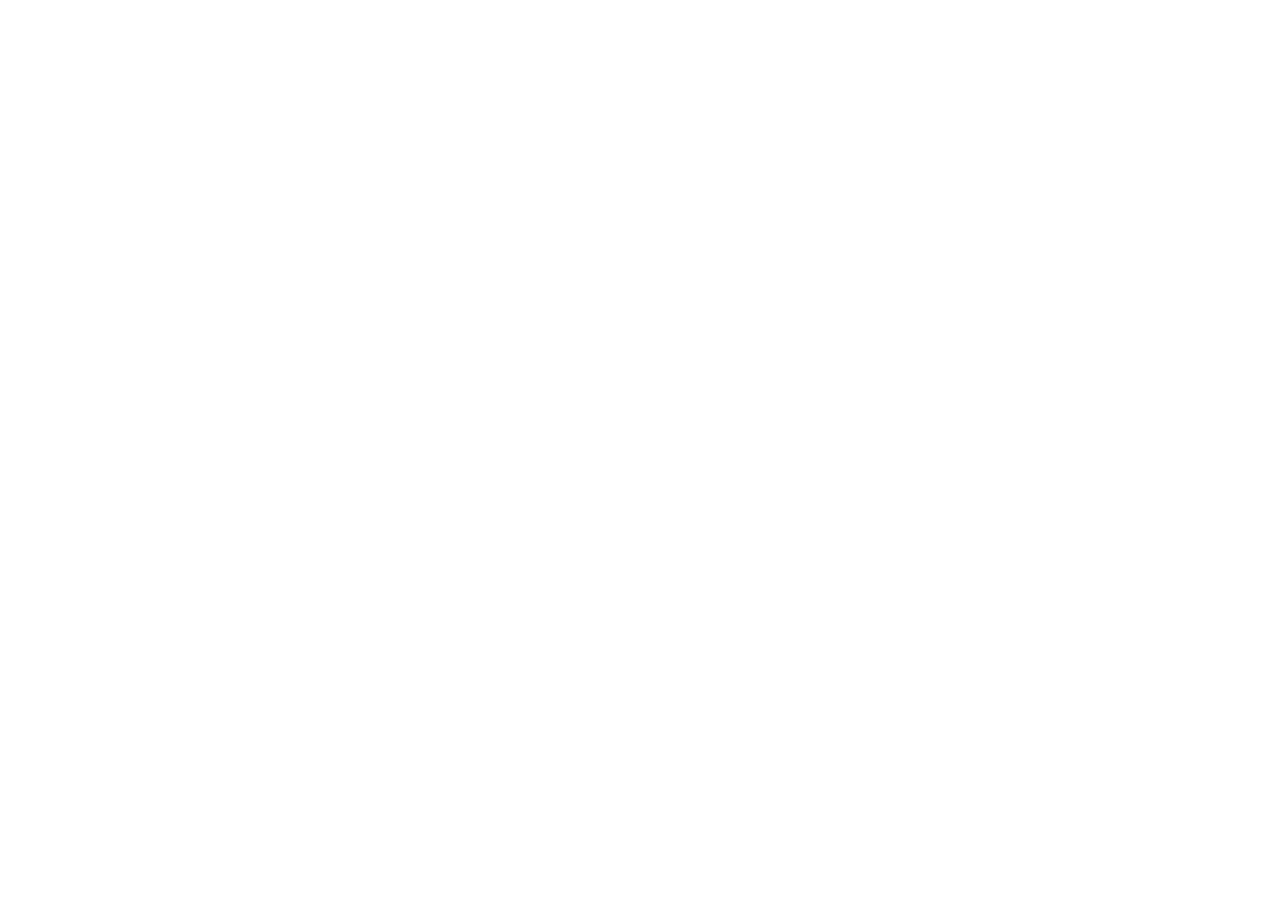
==== UI_Frontend/index.html @ bc78b10e "thiet lap cac folder" ====
<!doctype html>
<html lang="vi">
  <head>
    <meta charset="UTF-8" />
    <meta name="viewport" content="width=device-width, initial-scale=1.0" />
    <meta name="description" content="OOPBank - Ngân hàng số an toàn và hiện đại" />
    <link rel="icon" href="/favicon.svg" />
    <link rel="preconnect" href="https://fonts.googleapis.com" />
    <link rel="preconnect" href="https://fonts.gstatic.com" crossorigin />
    <link
      href="https://fonts.googleapis.com/css2?family=DM+Sans:wght@400;500;600;700&family=Playfair+Display:wght@500;600&display=swap"
      rel="stylesheet"
    />
    <link rel="stylesheet" href="/src/style.css" />
    <title>OOPBank</title>
  </head>
  <body>
    <div id="app"></div>
    <script type="module" src="/src/app.js"></script>
  </body>
</html>
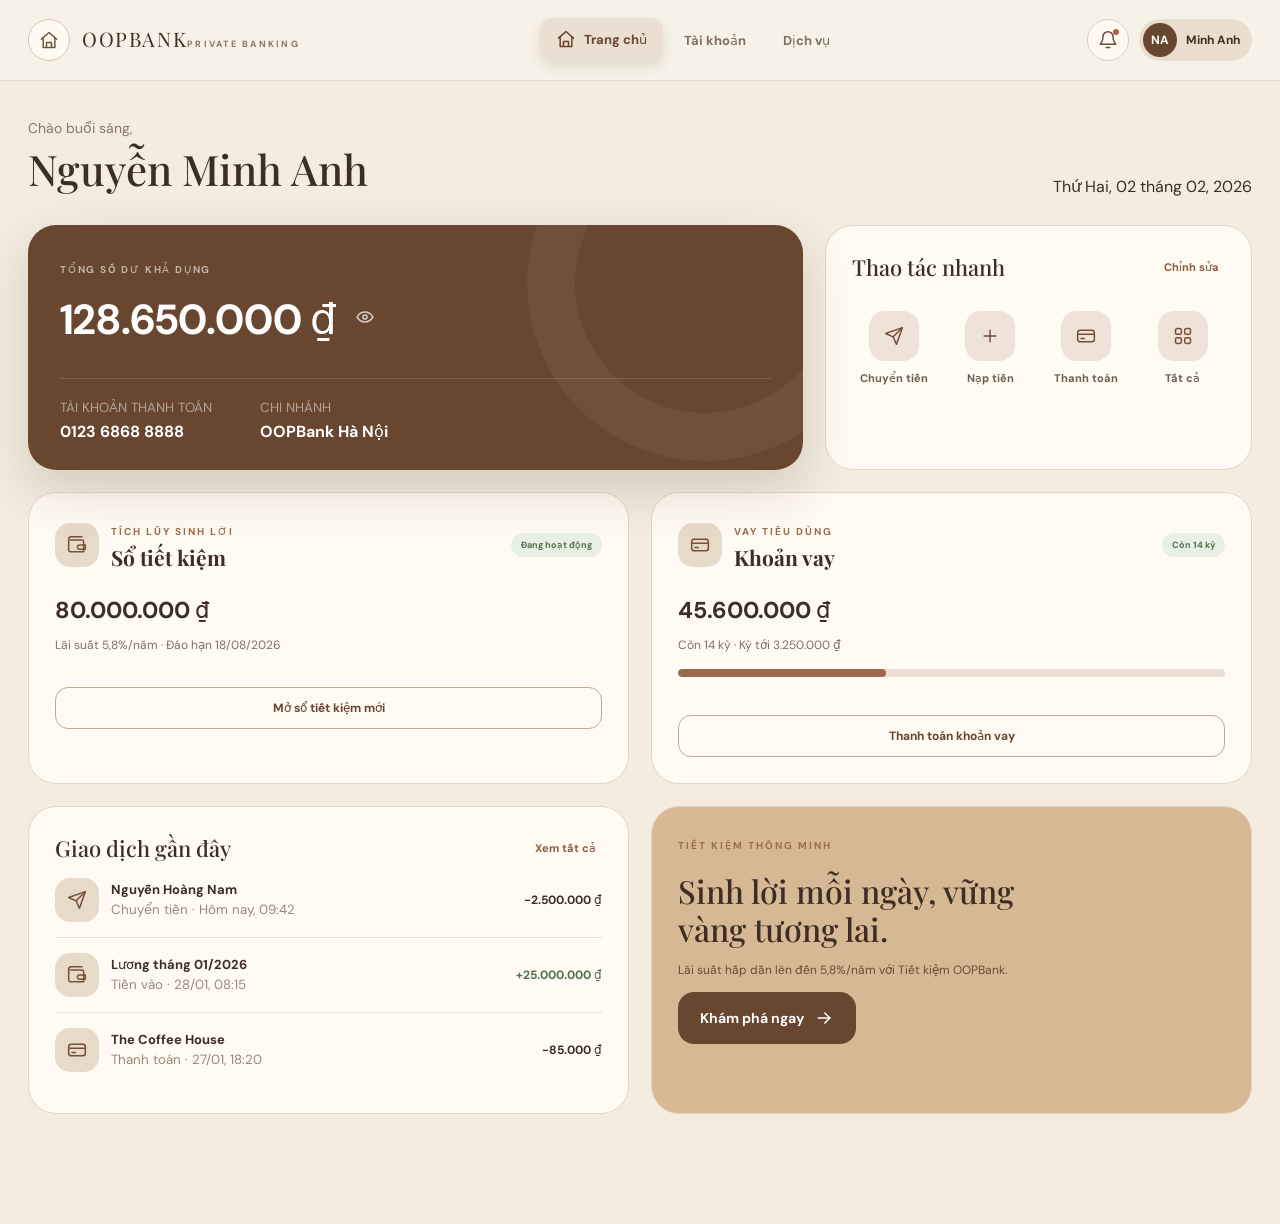
==== commit d74c906b: "thay doi cau truc he thong" ====
--- a/UI_Frontend/index.html
+++ b/UI_Frontend/index.html
@@ -11,11 +11,11 @@
       href="https://fonts.googleapis.com/css2?family=DM+Sans:wght@400;500;600;700&family=Playfair+Display:wght@500;600&display=swap"
       rel="stylesheet"
     />
-    <link rel="stylesheet" href="/src/style.css" />
+    <link rel="stylesheet" href="style.css" />
     <title>OOPBank</title>
   </head>
   <body>
     <div id="app"></div>
-    <script type="module" src="/src/app.js"></script>
+    <script type="module" src="app.js"></script>
   </body>
 </html>
--- a/UI_Frontend/style.css
+++ b/UI_Frontend/style.css
@@ -0,0 +1,239 @@
+:root {
+  --ink: #3d2d23;
+  --muted: #806e61;
+  --paper: #fffaf2;
+  --cream: #f3ecdf;
+  --line: #e2d6c7;
+  --brand: #684630;
+  --brand-dark: #4f3728;
+  --soft: #eee3d6;
+  --green: #52704b;
+  font-family: "DM Sans", sans-serif;
+  color: var(--ink);
+  background: var(--cream);
+  font-synthesis: none;
+}
+
+* { box-sizing: border-box; }
+body { margin: 0; min-width: 320px; min-height: 100vh; }
+button, input, select { font: inherit; }
+button { cursor: pointer; }
+.display { font-family: "Playfair Display", serif; }
+.hidden { display: none !important; }
+.icon { width: 20px; height: 20px; fill: none; stroke: currentColor; stroke-width: 1.8; stroke-linecap: round; stroke-linejoin: round; }
+.brand { display: flex; align-items: center; gap: 12px; }
+.brand-mark { display: grid; place-items: center; width: 42px; height: 42px; border: 1px solid #d6c4b2; border-radius: 50%; background: #fffaf1; color: #71543d; }
+.brand-name { font-family: "Playfair Display", serif; font-size: 20px; letter-spacing: .08em; line-height: 1; }
+.brand-sub { margin-top: 5px; color: #8d735e; font-size: 9px; font-weight: 700; letter-spacing: .25em; text-transform: uppercase; }
+
+/* Authentication */
+.auth-shell { min-height: 100vh; padding: 28px; background: #e9dece; }
+.auth-card { display: grid; grid-template-columns: .92fr 1.08fr; min-height: calc(100vh - 56px); max-width: 1440px; margin: auto; overflow: hidden; border-radius: 36px; background: #f8f2e8; box-shadow: 0 24px 80px rgba(73,49,32,.16); }
+.auth-visual { position: relative; overflow: hidden; background: url("https://images.unsplash.com/photo-1758448093806-88b2089068ab?crop=entropy&cs=tinysrgb&fit=crop&fm=jpg&q=85&w=1600") center/cover; }
+.auth-visual::after { content: ""; position: absolute; inset: 0; background: linear-gradient(180deg,rgba(45,30,20,.08) 25%,rgba(38,25,17,.88)); }
+.visual-top, .visual-copy { position: absolute; z-index: 1; left: 48px; right: 48px; }
+.visual-top { top: 40px; }
+.visual-copy { bottom: 54px; color: white; }
+.visual-copy h2 { margin: 0; font-size: clamp(38px,4vw,56px); font-weight: 500; line-height: 1.12; }
+.visual-copy p { max-width: 480px; color: rgba(255,255,255,.72); line-height: 1.7; }
+.auth-panel { display: flex; flex-direction: column; padding: 32px clamp(30px,6vw,88px); }
+.auth-help { align-self: flex-end; border: 0; background: transparent; color: var(--muted); font-size: 12px; font-weight: 700; }
+.auth-form-wrap { width: 100%; max-width: 470px; margin: auto; padding: 36px 0; }
+.eyebrow { color: #9a6c4d; font-size: 10px; font-weight: 700; letter-spacing: .2em; text-transform: uppercase; }
+.auth-form-wrap h1 { margin: 10px 0; font-size: clamp(36px,4vw,46px); line-height: 1.15; }
+.subcopy { margin: 0 0 28px; color: var(--muted); font-size: 14px; line-height: 1.6; }
+.tabs { display: grid; grid-template-columns: 1fr 1fr; gap: 4px; margin-bottom: 26px; padding: 4px; border-radius: 16px; background: #eee4d7; }
+.tab { padding: 12px; border: 0; border-radius: 12px; background: transparent; color: #917c6c; font-size: 14px; font-weight: 700; }
+.tab.active { background: #fffdf8; color: #4a3325; box-shadow: 0 2px 8px rgba(80,50,30,.07); }
+.form-stack { display: grid; gap: 18px; }
+.field label, .field-label { display: block; margin-bottom: 8px; color: #655246; font-size: 10px; font-weight: 700; letter-spacing: .14em; text-transform: uppercase; }
+.input-wrap { display: flex; align-items: center; gap: 11px; height: 52px; padding: 0 15px; border: 1px solid #d9cdbf; border-radius: 16px; background: white; transition: .2s; }
+.input-wrap:focus-within { border-color: #8a6043; box-shadow: 0 0 0 3px rgba(138,96,67,.09); }
+.input-wrap input, .input-wrap select { flex: 1; min-width: 0; border: 0; outline: 0; background: transparent; color: var(--ink); font-size: 14px; }
+.password-toggle { border: 0; background: transparent; color: #907c6d; }
+.forgot-row { display: flex; justify-content: flex-end; }
+.link-button { border: 0; background: transparent; color: #81593e; font-size: 12px; font-weight: 700; }
+.primary { display: flex; align-items: center; justify-content: center; gap: 10px; min-height: 52px; padding: 0 22px; border: 0; border-radius: 16px; background: var(--brand); color: white; font-size: 14px; font-weight: 700; transition: .2s; }
+.primary:hover { transform: translateY(-1px); background: var(--brand-dark); }
+.auth-footer { display: flex; justify-content: center; padding-top: 20px; border-top: 1px solid #e3d8ca; color: #9a887a; font-size: 10px; font-weight: 600; letter-spacing: .12em; text-transform: uppercase; }
+
+/* Application chrome */
+.app-header { position: sticky; z-index: 20; top: 0; border-bottom: 1px solid #e6dacb; background: rgba(248,242,232,.92); backdrop-filter: blur(18px); }
+.header-inner { display: flex; align-items: center; justify-content: space-between; max-width: 1280px; height: 80px; margin: auto; padding: 0 28px; }
+.desktop-nav { display: flex; gap: 5px; }
+.nav-button { display: flex; align-items: center; gap: 8px; padding: 11px 16px; border: 0; border-radius: 12px; background: transparent; color: var(--muted); font-size: 13px; font-weight: 700; }
+.nav-button.active, .nav-button:hover { background: #eadfd1; color: #67452f; }
+.header-actions { display: flex; align-items: center; gap: 10px; }
+.circle-button { position: relative; display: grid; place-items: center; width: 42px; height: 42px; border: 1px solid #ddcfc0; border-radius: 50%; background: #fffaf1; color: #674d3b; }
+.unread { position: absolute; top: 9px; right: 9px; width: 6px; height: 6px; border-radius: 50%; background: #b45f4d; }
+.avatar { display: flex; align-items: center; gap: 9px; padding: 4px 12px 4px 4px; border: 0; border-radius: 24px; background: #e9ddce; color: var(--ink); font-size: 12px; font-weight: 700; }
+.avatar b { display: grid; place-items: center; width: 34px; height: 34px; border-radius: 50%; background: var(--brand); color: white; }
+.page-container { max-width: 1280px; margin: auto; padding: 38px 28px 110px; }
+.welcome { display: flex; align-items: end; justify-content: space-between; margin-bottom: 28px; }
+.welcome p { margin: 0; color: #8a7668; font-size: 14px; }
+.welcome h1 { margin: 4px 0 0; font-size: clamp(32px,4vw,42px); font-weight: 500; }
+.grid-main { display: grid; grid-template-columns: 1.45fr .8fr; gap: 22px; }
+.balance-card { position: relative; overflow: hidden; min-height: 245px; padding: 32px; border-radius: 28px; background: var(--brand); color: white; box-shadow: 0 20px 50px rgba(78,49,31,.18); }
+.balance-card::after { content: ""; position: absolute; width: 260px; height: 260px; right: -80px; top: -120px; border: 48px solid rgba(255,255,255,.05); border-radius: 50%; }
+.balance-label { color: rgba(255,255,255,.6); font-size: 10px; font-weight: 700; letter-spacing: .18em; text-transform: uppercase; }
+.balance-line { position: relative; z-index: 1; display: flex; align-items: center; gap: 12px; margin-top: 14px; }
+.balance { font-size: clamp(30px,4vw,42px); font-weight: 700; }
+.ghost-button { border: 0; background: transparent; color: rgba(255,255,255,.72); }
+.account-meta { position: absolute; z-index: 1; right: 32px; bottom: 28px; left: 32px; display: flex; gap: 48px; padding-top: 20px; border-top: 1px solid rgba(255,255,255,.15); }
+.account-meta small { display: block; margin-bottom: 5px; color: rgba(255,255,255,.5); text-transform: uppercase; }
+.surface { padding: 26px; border: 1px solid var(--line); border-radius: 28px; background: var(--paper); }
+.surface-title { display: flex; align-items: center; justify-content: space-between; }
+.surface-title h2 { margin: 0; font-size: 22px; font-weight: 500; }
+.text-action { border: 0; background: transparent; color: #8a5c3e; font-size: 11px; font-weight: 700; }
+.quick-grid { display: grid; grid-template-columns: repeat(4,1fr); gap: 12px; margin-top: 28px; }
+.quick { display: flex; flex-direction: column; align-items: center; gap: 10px; border: 0; background: transparent; color: #6f5b4e; font-size: 11px; font-weight: 700; }
+.quick span { display: grid; place-items: center; width: 50px; height: 50px; border-radius: 16px; background: var(--soft); color: #72503a; transition: .2s; }
+.quick:hover span { transform: translateY(-3px); background: var(--brand); color: white; }
+.product-grid, .content-grid { display: grid; grid-template-columns: 1fr 1fr; gap: 22px; margin-top: 22px; }
+.product-head { display: flex; align-items: center; justify-content: space-between; }
+.product-title { display: flex; align-items: center; gap: 12px; }
+.icon-box { display: grid; place-items: center; width: 44px; height: 44px; border-radius: 15px; background: #e8dac9; color: #745039; }
+.product-title h3 { margin: 3px 0 0; font-family: "Playfair Display",serif; font-size: 21px; }
+.status { padding: 6px 10px; border-radius: 20px; background: #e8f0e4; color: var(--green); font-size: 9px; font-weight: 700; }
+.product-value { margin: 24px 0 6px; font-size: 23px; font-weight: 700; }
+.product-note { color: var(--muted); font-size: 12px; }
+.progress { height: 8px; margin: 16px 0; overflow: hidden; border-radius: 8px; background: #eadfd2; }
+.progress i { display: block; width: 38%; height: 100%; border-radius: inherit; background: #9b6a4c; }
+.secondary { width: 100%; margin-top: 22px; padding: 12px; border: 1px solid #bfa991; border-radius: 13px; background: transparent; color: #67452f; font-size: 12px; font-weight: 700; }
+.secondary:hover { background: var(--brand); color: white; }
+.transaction { display: flex; align-items: center; gap: 12px; padding: 15px 0; border-bottom: 1px solid #eadfd2; }
+.transaction:last-child { border: 0; }
+.transaction .info { flex: 1; min-width: 0; }
+.transaction p { margin: 0; font-size: 13px; font-weight: 700; }
+.transaction small { color: #9a887a; }
+.amount { font-size: 12px; font-weight: 700; }
+.positive { color: var(--green); }
+.promo { position: relative; overflow: hidden; background: #d7b894; }
+.promo h2 { max-width: 360px; margin: 18px 0 12px; font-size: 32px; font-weight: 500; line-height: 1.2; }
+.promo p { max-width: 360px; color: #684b38; font-size: 12px; line-height: 1.6; }
+
+/* Feature pages */
+.feature-header { border-bottom: 1px solid #e6dacb; background: #f8f2e8; }
+.feature-header-inner { display: flex; align-items: center; justify-content: space-between; max-width: 1120px; height: 80px; margin: auto; padding: 0 28px; }
+.back { display: flex; align-items: center; gap: 7px; padding: 9px 12px; border: 0; border-radius: 11px; background: transparent; color: #6e5140; font-size: 12px; font-weight: 700; }
+.back:hover { background: #eadfd1; }
+.feature-container { max-width: 1120px; margin: auto; padding: 42px 28px 100px; }
+.feature-title { display: flex; align-items: center; gap: 16px; }
+.feature-title h1 { margin: 4px 0 0; font-size: 40px; font-weight: 500; }
+.feature-description { max-width: 620px; margin: 15px 0 30px; color: var(--muted); line-height: 1.6; }
+.service-grid { display: grid; grid-template-columns: repeat(3,1fr); gap: 15px; }
+.service-item { display: flex; align-items: center; gap: 14px; padding: 20px; border: 1px solid var(--line); border-radius: 18px; background: var(--paper); color: var(--ink); text-align: left; font-weight: 700; }
+.service-item .icon-box { flex: none; }
+.service-item b { flex: 1; }
+.feature-layout { display: grid; grid-template-columns: 1fr .52fr; gap: 22px; }
+.form-card { padding: 30px; border: 1px solid var(--line); border-radius: 28px; background: var(--paper); }
+.form-card h2 { margin: 0 0 24px; font-size: 26px; font-weight: 500; }
+.form-card form { display: grid; gap: 18px; }
+.source-card { height: fit-content; padding: 25px; border-radius: 26px; background: #e6d5c1; }
+.source-card hr { margin: 20px 0; border: 0; border-top: 1px solid #cdb69f; }
+.source-card p { margin: 6px 0; color: var(--muted); font-size: 12px; }
+.source-card strong { font-size: 20px; }
+.bill-types { display: grid; grid-template-columns: repeat(3,1fr); gap: 10px; }
+.bill-type { display: flex; flex-direction: column; align-items: center; gap: 8px; padding: 14px 6px; border: 1px solid #ddd0c1; border-radius: 16px; background: white; color: var(--muted); font-size: 11px; font-weight: 700; }
+.bill-type.active { border-color: var(--brand); background: var(--soft); color: var(--brand); }
+.success { padding: 40px 10px; text-align: center; }
+.success .success-icon { display: grid; place-items: center; width: 64px; height: 64px; margin: auto; border-radius: 50%; background: #e6efe1; color: var(--green); }
+.success h2 { margin: 20px 0 8px; }
+.account-grid { display: grid; grid-template-columns: 1fr 1fr; gap: 18px; }
+.account-card { padding: 26px; border: 1px solid var(--line); border-radius: 26px; background: var(--paper); }
+.account-card.primary-account { border: 0; background: var(--brand); color: white; }
+.account-card .product-value { margin-top: 35px; }
+
+/* Inbox */
+.inbox { display: grid; grid-template-columns: .85fr 1.15fr; overflow: hidden; min-height: 450px; border: 1px solid var(--line); border-radius: 26px; background: var(--paper); }
+.message-list { border-right: 1px solid var(--line); }
+.inbox-title { display: flex; align-items: center; justify-content: space-between; padding: 18px 20px; border-bottom: 1px solid var(--line); }
+.inbox-title h2 { margin: 0; font-size: 21px; }
+.badge { padding: 5px 9px; border-radius: 20px; background: var(--brand); color: white; font-size: 9px; font-weight: 700; }
+.message-item { display: flex; width: 100%; gap: 12px; padding: 16px; border: 0; border-bottom: 1px solid #eee5da; background: transparent; color: var(--ink); text-align: left; }
+.message-item.active { background: var(--soft); }
+.message-info { flex: 1; min-width: 0; }
+.message-info strong, .message-info span { display: block; overflow: hidden; text-overflow: ellipsis; white-space: nowrap; }
+.message-info span { margin-top: 5px; color: var(--muted); font-size: 10px; }
+.message-time { color: #9a887a; font-size: 9px; }
+.message-detail { display: flex; flex-direction: column; padding: 30px; }
+.message-detail-head { display: flex; align-items: center; gap: 14px; }
+.message-detail h2 { margin: 4px 0 0; font-size: 27px; }
+.message-body { margin-top: 26px; padding: 20px; border-radius: 18px; background: #f3eade; color: #5e493b; font-size: 14px; line-height: 1.8; }
+.otp { display: flex; justify-content: center; gap: 8px; margin-top: 20px; }
+.otp b { display: grid; place-items: center; width: 40px; height: 40px; border-radius: 11px; background: white; color: var(--brand); font-size: 18px; box-shadow: 0 2px 8px rgba(80,50,30,.08); }
+.message-footer { display: flex; justify-content: space-between; margin-top: auto; padding-top: 24px; border-top: 1px solid var(--line); }
+.mobile-nav { display: none; }
+
+@media (max-width: 900px) {
+  .auth-shell { padding: 12px; }
+  .auth-card { display: block; min-height: calc(100vh - 24px); border-radius: 26px; }
+  .auth-visual { display: none; }
+  .auth-panel { min-height: calc(100vh - 24px); padding: 24px; }
+  .desktop-nav { display: none; }
+  .grid-main, .product-grid, .content-grid, .feature-layout { grid-template-columns: 1fr; }
+  .service-grid { grid-template-columns: 1fr 1fr; }
+  .mobile-nav { position: fixed; z-index: 30; right: 12px; bottom: 12px; left: 12px; display: flex; justify-content: space-around; padding: 8px; border: 1px solid var(--line); border-radius: 18px; background: rgba(255,250,242,.95); box-shadow: 0 12px 35px rgba(70,45,29,.16); backdrop-filter: blur(16px); }
+  .mobile-nav button { display: flex; flex-direction: column; align-items: center; gap: 4px; padding: 7px 12px; border: 0; border-radius: 11px; background: transparent; color: #9a887a; font-size: 9px; font-weight: 700; }
+  .mobile-nav button.active { background: var(--soft); color: var(--brand); }
+}
+
+@media (max-width: 640px) {
+  .header-inner, .feature-header-inner { padding: 0 16px; }
+  .brand-sub, .avatar span { display: none; }
+  .page-container, .feature-container { padding-right: 16px; padding-left: 16px; }
+  .welcome time { display: none; }
+  .balance-card { padding: 24px; }
+  .account-meta { right: 24px; bottom: 22px; left: 24px; gap: 24px; }
+  .quick-grid { gap: 5px; }
+  .quick span { width: 45px; height: 45px; }
+  .account-grid, .service-grid { grid-template-columns: 1fr; }
+  .inbox { display: block; }
+  .message-list { border-right: 0; border-bottom: 1px solid var(--line); }
+  .message-detail { min-height: 430px; padding: 22px; }
+  .feature-title h1 { font-size: 34px; }
+}
+
+/* ===== Teller / Admin ===== */
+.role-chip { padding: 7px 12px; border-radius: 20px; font-size: 10px; font-weight: 700; letter-spacing: .14em; }
+.role-chip.admin { background: var(--brand); color: #fff; }
+.role-chip.teller { background: #e8f0e4; color: var(--green); }
+.stat-grid { display: grid; grid-template-columns: repeat(4, 1fr); gap: 16px; margin-bottom: 22px; }
+.stat { display: flex; align-items: center; gap: 14px; padding: 20px; border: 1px solid var(--line); border-radius: 22px; background: var(--paper); transition: transform .18s ease, box-shadow .18s ease; }
+.stat:hover { transform: translateY(-3px); box-shadow: 0 12px 26px rgba(78,49,31,.12); }
+.stat small { display: block; color: var(--muted); font-size: 10px; font-weight: 700; letter-spacing: .12em; text-transform: uppercase; }
+.stat b { display: block; margin-top: 4px; font-size: 24px; }
+.chip { padding: 6px 10px; border-radius: 20px; font-size: 9px; font-weight: 700; white-space: nowrap; }
+.chip.ok { background: #e8f0e4; color: var(--green); }
+.chip.warn { background: #f4e1dc; color: #9a4a3a; }
+.chip.role { background: var(--soft); color: var(--brand); }
+.row { display: flex; align-items: center; gap: 12px; padding: 15px 0; border-bottom: 1px solid #eadfd2; }
+.row:last-child { border: 0; }
+.row .info { flex: 1; min-width: 0; }
+.row p { margin: 0; font-size: 13px; font-weight: 700; }
+.row small { color: #9a887a; }
+.row-actions { display: flex; flex-wrap: wrap; gap: 8px; }
+.btn-sm { padding: 8px 13px; border: 1px solid #bfa991; border-radius: 11px; background: transparent; color: #67452f; font-size: 11px; font-weight: 700; }
+.btn-sm:hover { border-color: var(--brand); background: var(--brand); color: #fff; }
+.btn-sm.danger:hover { border-color: #9a4a3a; background: #9a4a3a; }
+.btn-sm:disabled { opacity: .4; pointer-events: none; }
+.search-row { display: flex; gap: 10px; margin-bottom: 18px; }
+.search-row .input-wrap { flex: 1; }
+.form-grid { display: grid; grid-template-columns: 1fr 1fr; gap: 16px; }
+.quick-list { display: grid; gap: 12px; margin-top: 20px; }
+.toast { position: fixed; z-index: 50; bottom: 28px; left: 50%; padding: 14px 22px; border-radius: 14px; background: var(--brand); color: #fff; font-size: 13px; font-weight: 700; box-shadow: 0 14px 34px rgba(70,45,29,.28); transform: translateX(-50%); animation: toast-rise .25s ease; }
+@keyframes toast-rise { from { opacity: 0; transform: translate(-50%, 10px); } }
+@media (max-width: 900px) { .stat-grid { grid-template-columns: 1fr 1fr; } }
+@media (max-width: 640px) { .stat-grid, .form-grid { grid-template-columns: 1fr; } .search-row { flex-direction: column; } .row { flex-wrap: wrap; } }
+
+/* ===== Hiệu ứng nút nổi lên (dùng chung mọi vai trò) ===== */
+.primary, .secondary, .btn-sm, .nav-button, .circle-button, .avatar, .tab, .back, .service-item, .bill-type, .mobile-nav button, .quick span {
+  transition: transform .18s ease, box-shadow .18s ease, background .18s, color .18s, border-color .18s;
+}
+.nav-button.active, .tab.active, .bill-type.active, .mobile-nav button.active { transform: translateY(-1px); box-shadow: 0 6px 14px rgba(78,49,31,.14); }
+.primary:hover, .secondary:hover, .btn-sm:hover, .nav-button:hover, .circle-button:hover, .avatar:hover, .tab:hover, .back:hover, .service-item:hover, .bill-type:hover, .mobile-nav button:hover,
+.primary:focus-visible, .secondary:focus-visible, .btn-sm:focus-visible, .nav-button:focus-visible, .circle-button:focus-visible, .avatar:focus-visible, .service-item:focus-visible {
+  transform: translateY(-2px); box-shadow: 0 8px 18px rgba(78,49,31,.18); outline: none;
+}
+.primary:active, .secondary:active, .btn-sm:active, .nav-button:active, .circle-button:active, .avatar:active, .service-item:active { transform: translateY(0); box-shadow: 0 2px 6px rgba(78,49,31,.16); }
+@media (prefers-reduced-motion: reduce) { * { transition: none !important; animation: none !important; } }
